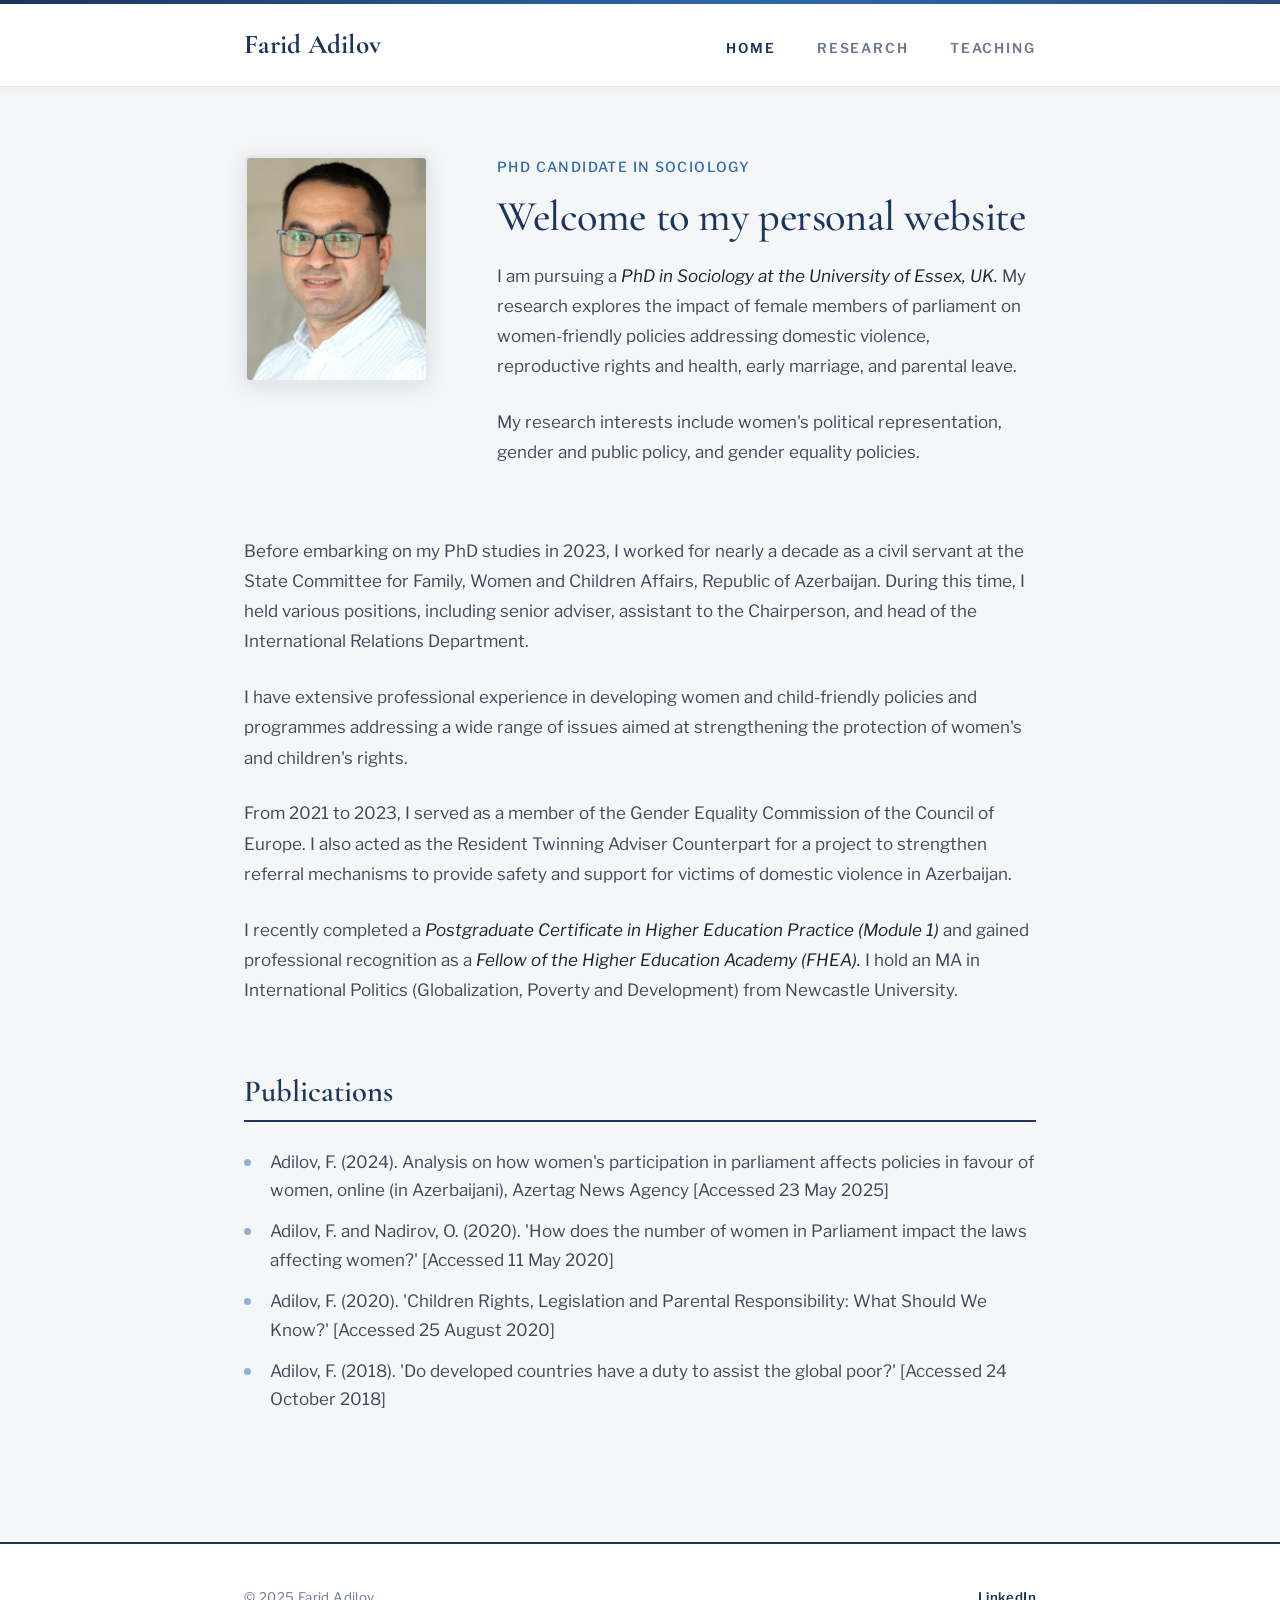
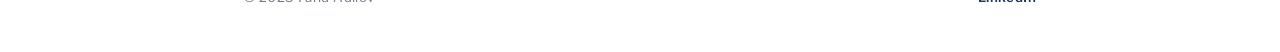
==== index.html @ 246c73c5 "add files" ====
<!DOCTYPE html>
<html lang="en">
<head>
  <meta charset="UTF-8">
  <meta name="viewport" content="width=device-width, initial-scale=1.0">
  <title>Farid Adilov</title>
  <meta name="google-site-verification" content="5kMbl7w075hDK1-kVu2cb_CP42JcpNNFY-P4nkt_BXg" />
  <link rel="preconnect" href="https://fonts.googleapis.com">
  <link rel="preconnect" href="https://fonts.gstatic.com" crossorigin>
  <link href="https://fonts.googleapis.com/css2?family=Cormorant+Garamond:ital,wght@0,400;0,500;0,600;0,700;1,400;1,500&family=Libre+Franklin:wght@300;400;500;600&display=swap" rel="stylesheet">
  <link rel="stylesheet" href="style.css">
  <style>
    .intro-section {
      display: flex;
      gap: var(--space-xl);
      align-items: flex-start;
      margin-bottom: var(--space-lg);
    }
    .profile-photo {
      width: 185px;
      min-width: 185px;
      height: 228px;
      object-fit: cover;
      border-radius: 6px;
      box-shadow: 0 4px 20px rgba(27, 54, 93, 0.12);
      border: 3px solid var(--color-border-light);
    }
    .intro-text h1 {
      margin-bottom: var(--space-sm);
    }
    .intro-subtitle {
      font-family: var(--font-body);
      font-size: 0.82rem;
      font-weight: 500;
      text-transform: uppercase;
      letter-spacing: 0.1em;
      color: var(--color-blue);
      margin-bottom: 0.6rem;
    }
    @media (max-width: 768px) {
      .intro-section {
        flex-direction: column;
        align-items: center;
        text-align: center;
        gap: var(--space-md);
      }
      .profile-photo {
        width: 155px;
        min-width: 155px;
        height: 190px;
      }
    }
  </style>
</head>
<body>

<div class="top-rule" aria-hidden="true"></div>

<header class="site-header">
  <div class="header-inner">
    <a class="site-name" href="index.html">Farid Adilov</a>
    <button class="menu-toggle" aria-label="Toggle navigation" onclick="this.classList.toggle('active'); document.querySelector('.site-nav').classList.toggle('open');">
      <span></span><span></span><span></span>
    </button>
    <nav class="site-nav">
      <a href="index.html">Home</a>
      <a href="research.html">Research</a>
      <a href="teaching.html">Teaching</a>
    </nav>
  </div>
</header>

<main class="site-main">

  <div class="intro-section">
    <img class="profile-photo" src="picture_Farid_Adilov.png" alt="Farid Adilov">
    <div class="intro-text">
      <div class="intro-subtitle">PhD Candidate in Sociology</div>
      <h1>Welcome to my personal website</h1>
      <p>I am pursuing a <em>PhD in Sociology at the University of Essex, UK.</em> My research explores the impact of female members of parliament on women-friendly policies addressing domestic violence, reproductive rights and health, early marriage, and parental leave.</p>
      <p>My research interests include women's political representation, gender and public policy, and gender equality policies.</p>
    </div>
  </div>

  <p>Before embarking on my PhD studies in 2023, I worked for nearly a decade as a civil servant at the State Committee for Family, Women and Children Affairs, Republic of Azerbaijan. During this time, I held various positions, including senior adviser, assistant to the Chairperson, and head of the International Relations Department.</p>

  <p>I have extensive professional experience in developing women and child-friendly policies and programmes addressing a wide range of issues aimed at strengthening the protection of women's and children's rights.</p>

  <p>From 2021 to 2023, I served as a member of the Gender Equality Commission of the Council of Europe. I also acted as the Resident Twinning Adviser Counterpart for a project to strengthen referral mechanisms to provide safety and support for victims of domestic violence in Azerbaijan.</p>

  <p>I recently completed a <em>Postgraduate Certificate in Higher Education Practice (Module 1)</em> and gained professional recognition as a <em>Fellow of the Higher Education Academy (FHEA).</em> I hold an MA in International Politics (Globalization, Poverty and Development) from Newcastle University.</p>

  <h2>Publications</h2>

  <ul>
    <li>Adilov, F. (2024). Analysis on how women's participation in parliament affects policies in favour of women, online (in Azerbaijani), Azertag News Agency [Accessed 23 May 2025]</li>
    <li>Adilov, F. and Nadirov, O. (2020). 'How does the number of women in Parliament impact the laws affecting women?' [Accessed 11 May 2020]</li>
    <li>Adilov, F. (2020). 'Children Rights, Legislation and Parental Responsibility: What Should We Know?' [Accessed 25 August 2020]</li>
    <li>Adilov, F. (2018). 'Do developed countries have a duty to assist the global poor?' [Accessed 24 October 2018]</li>
  </ul>

</main>

<footer class="site-footer">
  <div class="footer-inner">
    <span>&copy; 2025 Farid Adilov</span>
    <div class="footer-links">
      <a href="https://www.linkedin.com/in/faridadilov/" target="_blank" rel="noopener">LinkedIn</a>
    </div>
  </div>
</footer>

<script src="main.js"></script>
</body>
</html>
---- style.css ----
:root {
  --color-bg: #F5F6F8;
  --color-surface: #FFFFFF;
  --color-ink: #1A2332;
  --color-ink-soft: #3D4A5C;
  --color-ink-muted: #6B7A8D;
  --color-navy: #1B365D;
  --color-navy-light: #2B4A7E;
  --color-blue: #2E6BAD;
  --color-blue-pale: #E8EFF7;
  --color-warm: #8C6A3F;
  --color-border: #D4D9E1;
  --color-border-light: #E5E8ED;
  --font-display: 'Cormorant Garamond', Georgia, serif;
  --font-body: 'Libre Franklin', 'Helvetica Neue', sans-serif;
  --max-width: 860px;
  --space-xs: 0.5rem;
  --space-sm: 1rem;
  --space-md: 1.5rem;
  --space-lg: 2.5rem;
  --space-xl: 4rem;
  --space-2xl: 6rem;
}


*, *::before, *::after {
  margin: 0;
  padding: 0;
  box-sizing: border-box;
}

html {
  font-size: 17px;
  scroll-behavior: smooth;
  -webkit-font-smoothing: antialiased;
  -moz-osx-font-smoothing: grayscale;
}

body {
  font-family: var(--font-body);
  font-weight: 400;
  color: var(--color-ink);
  background-color: var(--color-bg);
  line-height: 1.78;
  min-height: 100vh;
  display: flex;
  flex-direction: column;
}


.top-rule {
  width: 100%;
  height: 4px;
  background: linear-gradient(90deg, var(--color-navy) 0%, var(--color-blue) 60%, var(--color-navy-light) 100%);
}


.site-header {
  position: sticky;
  top: 0;
  z-index: 100;
  background: var(--color-surface);
  border-bottom: 1px solid var(--color-border-light);
  box-shadow: 0 1px 8px rgba(27, 54, 93, 0.06);
}

.header-inner {
  max-width: var(--max-width);
  margin: 0 auto;
  padding: 1rem 2rem;
  display: flex;
  align-items: baseline;
  justify-content: space-between;
}

.site-name {
  font-family: var(--font-display);
  font-size: 1.6rem;
  font-weight: 700;
  color: var(--color-navy);
  text-decoration: none;
  letter-spacing: 0.01em;
  transition: color 0.3s ease;
}

.site-name:hover {
  color: var(--color-blue);
}

.site-nav {
  display: flex;
  gap: 2.4rem;
  align-items: baseline;
}

.site-nav a {
  font-family: var(--font-body);
  font-size: 0.8rem;
  font-weight: 600;
  color: var(--color-ink-muted);
  text-decoration: none;
  text-transform: uppercase;
  letter-spacing: 0.14em;
  position: relative;
  padding-bottom: 3px;
  transition: color 0.3s ease;
}

.site-nav a::after {
  content: '';
  position: absolute;
  bottom: -2px;
  left: 0;
  width: 0;
  height: 2px;
  background: var(--color-navy);
  transition: width 0.35s cubic-bezier(0.25, 0.1, 0.25, 1);
}

.site-nav a:hover {
  color: var(--color-navy);
}

.site-nav a:hover::after {
  width: 100%;
}

/* Mobile menu toggle */
.menu-toggle {
  display: none;
  background: none;
  border: none;
  cursor: pointer;
  padding: 0.5rem;
  position: relative;
  width: 28px;
  height: 20px;
}

.menu-toggle span {
  display: block;
  width: 100%;
  height: 2px;
  background: var(--color-navy);
  position: absolute;
  left: 0;
  transition: all 0.3s ease;
}

.menu-toggle span:nth-child(1) { top: 0; }
.menu-toggle span:nth-child(2) { top: 50%; transform: translateY(-50%); }
.menu-toggle span:nth-child(3) { bottom: 0; }

.menu-toggle.active span:nth-child(1) {
  top: 50%;
  transform: translateY(-50%) rotate(45deg);
}
.menu-toggle.active span:nth-child(2) { opacity: 0; }
.menu-toggle.active span:nth-child(3) {
  bottom: 50%;
  transform: translateY(50%) rotate(-45deg);
}


.site-main {
  flex: 1;
  max-width: var(--max-width);
  width: 100%;
  margin: 0 auto;
  padding: var(--space-xl) 2rem var(--space-2xl);
  animation: fadeUp 0.5s ease-out both;
}

@keyframes fadeUp {
  from {
    opacity: 0;
    transform: translateY(14px);
  }
  to {
    opacity: 1;
    transform: translateY(0);
  }
}


h1, h2, h3, h4, h5, h6 {
  font-family: var(--font-display);
  font-weight: 600;
  line-height: 1.25;
  color: var(--color-navy);
}

h1 {
  font-size: 2.5rem;
  font-weight: 500;
  margin-bottom: var(--space-lg);
  letter-spacing: -0.01em;
}

h2 {
  font-size: 1.8rem;
  font-weight: 600;
  margin-top: var(--space-xl);
  margin-bottom: var(--space-md);
  padding-bottom: var(--space-xs);
  border-bottom: 2px solid var(--color-navy);
}

h2:first-child {
  margin-top: 0;
}

h3 {
  font-size: 1.35rem;
  font-weight: 600;
  margin-top: var(--space-lg);
  margin-bottom: var(--space-sm);
  color: var(--color-navy-light);
}

p {
  margin-bottom: var(--space-md);
  color: var(--color-ink-soft);
}

strong {
  font-weight: 600;
  color: var(--color-ink);
}

em {
  font-style: italic;
  color: var(--color-ink);
}


.site-main a {
  color: var(--color-blue);
  text-decoration: none;
  border-bottom: 1px solid transparent;
  transition: border-color 0.3s ease, color 0.3s ease;
}

.site-main a:hover {
  color: var(--color-navy);
  border-bottom-color: var(--color-blue);
}


ul, ol {
  padding-left: 0;
  list-style: none;
  margin-bottom: var(--space-md);
}

.site-main li {
  position: relative;
  padding-left: 1.5rem;
  margin-bottom: 0.7rem;
  color: var(--color-ink-soft);
  line-height: 1.7;
}

.site-main li::before {
  content: '';
  position: absolute;
  left: 0;
  top: 0.65em;
  width: 7px;
  height: 7px;
  border-radius: 50%;
  background: var(--color-blue);
  opacity: 0.5;
}


hr {
  border: none;
  height: 1px;
  background: var(--color-border);
  margin: var(--space-xl) 0;
}


img {
  max-width: 100%;
  height: auto;
  border-radius: 4px;
}


.highlight-card {
  background: linear-gradient(135deg, var(--color-navy) 0%, var(--color-navy-light) 100%);
  color: #FFFFFF;
  border-radius: 8px;
  padding: var(--space-lg) var(--space-lg);
  margin: var(--space-lg) 0;
  position: relative;
  overflow: hidden;
  box-shadow: 0 4px 20px rgba(27, 54, 93, 0.15);
}

.highlight-card::before {
  content: '';
  position: absolute;
  top: 0;
  right: 0;
  width: 200px;
  height: 200px;
  background: radial-gradient(circle, rgba(255,255,255,0.06) 0%, transparent 70%);
  border-radius: 50%;
  transform: translate(40%, -40%);
}

.highlight-card h3 {
  color: #FFFFFF;
  font-size: 1.25rem;
  margin-top: 0;
  margin-bottom: 0.6rem;
  font-weight: 600;
}

.highlight-card p {
  color: rgba(255, 255, 255, 0.85);
  margin-bottom: 0;
  font-size: 0.95rem;
  line-height: 1.65;
}

.highlight-card .card-label {
  display: inline-block;
  font-family: var(--font-body);
  font-size: 0.7rem;
  font-weight: 600;
  text-transform: uppercase;
  letter-spacing: 0.15em;
  color: rgba(255, 255, 255, 0.6);
  margin-bottom: 0.8rem;
  border-bottom: 1px solid rgba(255,255,255,0.2);
  padding-bottom: 0.4rem;
}


.section-card {
  background: var(--color-surface);
  border: 1px solid var(--color-border-light);
  border-radius: 6px;
  padding: var(--space-lg);
  margin-bottom: var(--space-md);
  box-shadow: 0 1px 4px rgba(0,0,0,0.03);
}

.section-card h3 {
  margin-top: 0;
}


.site-footer {
  border-top: 2px solid var(--color-navy);
  background: var(--color-surface);
}

.footer-inner {
  max-width: var(--max-width);
  margin: 0 auto;
  padding: var(--space-lg) 2rem;
  display: flex;
  justify-content: space-between;
  align-items: center;
  font-size: 0.78rem;
  color: var(--color-ink-muted);
  letter-spacing: 0.03em;
}

.footer-inner a {
  color: var(--color-navy);
  text-decoration: none;
  font-weight: 600;
  transition: color 0.3s ease;
}

.footer-inner a:hover {
  color: var(--color-blue);
}

.footer-links {
  display: flex;
  gap: 1.5rem;
}


.site-main li {
  animation: fadeUp 0.5s ease-out both;
}

.site-main li:nth-child(1) { animation-delay: 0.08s; }
.site-main li:nth-child(2) { animation-delay: 0.13s; }
.site-main li:nth-child(3) { animation-delay: 0.18s; }
.site-main li:nth-child(4) { animation-delay: 0.23s; }
.site-main li:nth-child(5) { animation-delay: 0.28s; }
.site-main li:nth-child(6) { animation-delay: 0.33s; }
.site-main li:nth-child(7) { animation-delay: 0.38s; }
.site-main li:nth-child(8) { animation-delay: 0.43s; }


@media (max-width: 768px) {
  html {
    font-size: 16px;
  }

  .header-inner {
    padding: 0.9rem 1.25rem;
  }

  .menu-toggle {
    display: block;
  }

  .site-nav {
    display: none;
    position: absolute;
    top: 100%;
    left: 0;
    right: 0;
    background: var(--color-surface);
    flex-direction: column;
    padding: var(--space-md) 1.25rem var(--space-lg);
    gap: 0;
    border-bottom: 1px solid var(--color-border-light);
    box-shadow: 0 8px 24px rgba(27, 54, 93, 0.1);
  }

  .site-nav.open {
    display: flex;
  }

  .site-nav a {
    font-size: 0.88rem;
    padding: 0.85rem 0;
    border-bottom: 1px solid var(--color-border-light);
  }

  .site-nav a:last-child {
    border-bottom: none;
  }

  .site-nav a::after {
    display: none;
  }

  .site-main {
    padding: var(--space-lg) 1.25rem var(--space-xl);
  }

  h1 {
    font-size: 2rem;
  }

  h2 {
    font-size: 1.5rem;
    margin-top: var(--space-lg);
  }

  h3 {
    font-size: 1.15rem;
  }

  .highlight-card {
    padding: var(--space-md);
  }

  .section-card {
    padding: var(--space-md);
  }

  .footer-inner {
    padding: var(--space-md) 1.25rem;
    flex-direction: column;
    gap: var(--space-sm);
    text-align: center;
  }
}

@media (max-width: 480px) {
  html {
    font-size: 15px;
  }

  .site-name {
    font-size: 1.35rem;
  }

  h1 {
    font-size: 1.75rem;
  }
}


/* ============================================
   ACTIVE NAV STATE
   ============================================ */
.site-nav a.active {
  color: var(--color-navy);
}

.site-nav a.active::after {
  width: 100%;
  background: var(--color-navy);
}


/* ============================================
   HEADER — scrolled compact state
   ============================================ */
.site-header {
  transition: box-shadow 0.3s ease, padding 0.3s ease;
}

.site-header.scrolled {
  box-shadow: 0 2px 16px rgba(27, 54, 93, 0.1);
}

.site-header.scrolled .header-inner {
  padding-top: 0.65rem;
  padding-bottom: 0.65rem;
}

.site-header.scrolled .site-name {
  font-size: 1.4rem;
}

.header-inner,
.site-name {
  transition: all 0.3s ease;
}


/* ============================================
   BACK TO TOP BUTTON
   ============================================ */
.back-to-top {
  position: fixed;
  bottom: 2rem;
  right: 2rem;
  z-index: 200;
  width: 42px;
  height: 42px;
  border-radius: 50%;
  border: 2px solid var(--color-navy);
  background: var(--color-surface);
  color: var(--color-navy);
  cursor: pointer;
  display: flex;
  align-items: center;
  justify-content: center;
  opacity: 0;
  transform: translateY(12px);
  pointer-events: none;
  transition: opacity 0.35s ease, transform 0.35s ease, background 0.25s ease, color 0.25s ease;
  box-shadow: 0 2px 12px rgba(27, 54, 93, 0.12);
}

.back-to-top.visible {
  opacity: 1;
  transform: translateY(0);
  pointer-events: auto;
}

.back-to-top:hover {
  background: var(--color-navy);
  color: #FFFFFF;
}


/* ============================================
   HIGHLIGHT CARD — interactive tilt
   ============================================ */
.highlight-card {
  transition: transform 0.15s ease, box-shadow 0.3s ease;
  will-change: transform;
}

.highlight-card:hover {
  box-shadow: 0 8px 36px rgba(27, 54, 93, 0.25);
}


/* ============================================
   SECTION CARD — interactive
   ============================================ */
.section-card {
  transition: transform 0.3s ease, box-shadow 0.3s ease, border-color 0.3s ease;
  cursor: default;
}


/* ============================================
   NAV RIPPLE
   ============================================ */
.site-nav a {
  overflow: hidden;
}

.nav-ripple {
  position: absolute;
  width: 6px;
  height: 6px;
  border-radius: 50%;
  background: rgba(27, 54, 93, 0.15);
  transform: translate(-50%, -50%) scale(0);
  animation: rippleOut 0.5s ease forwards;
  pointer-events: none;
}

@keyframes rippleOut {
  to {
    transform: translate(-50%, -50%) scale(30);
    opacity: 0;
  }
}
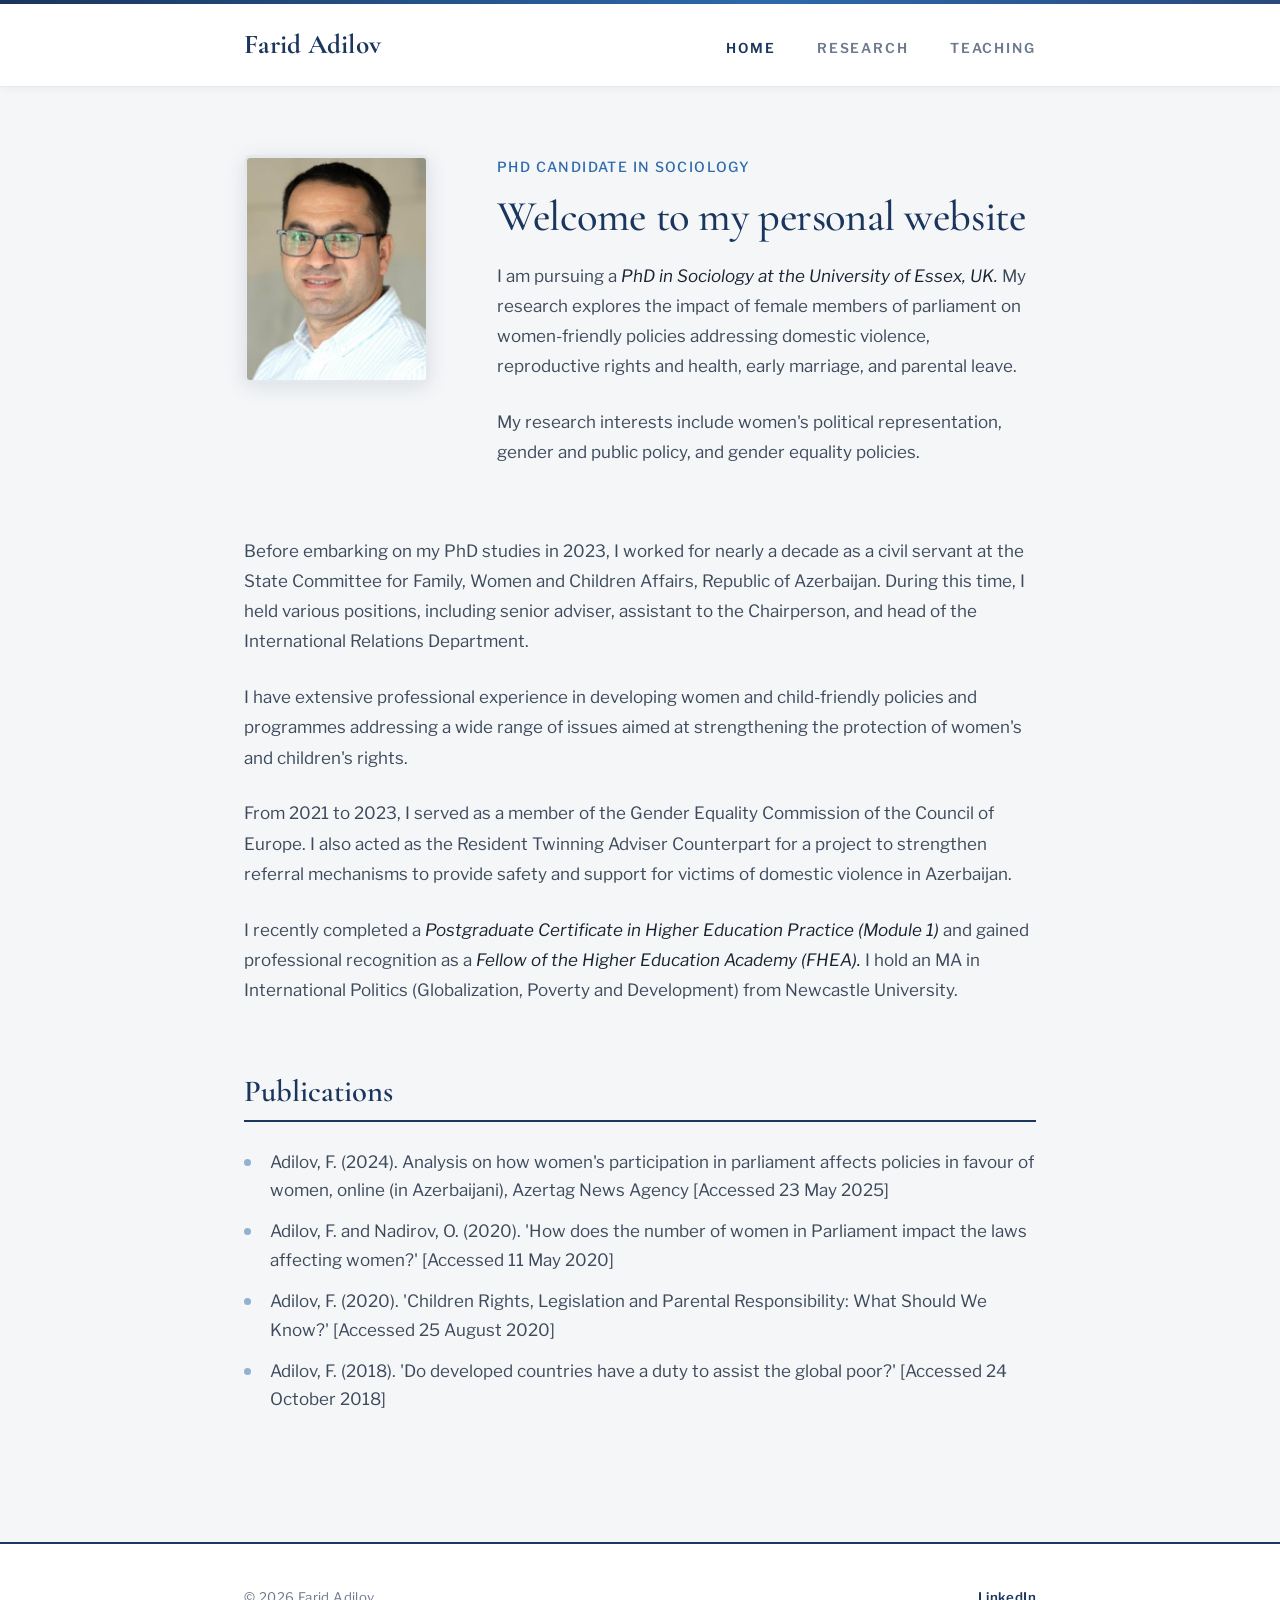
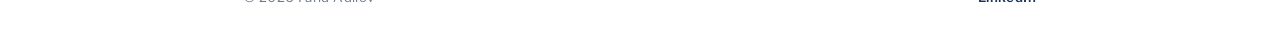
==== commit c57f963e: "add files" ====
--- a/index.html
+++ b/index.html
@@ -103,7 +103,7 @@
 
 <footer class="site-footer">
   <div class="footer-inner">
-    <span>&copy; 2025 Farid Adilov</span>
+    <span>&copy; <span id="year"></span> Farid Adilov</span>
     <div class="footer-links">
       <a href="https://www.linkedin.com/in/faridadilov/" target="_blank" rel="noopener">LinkedIn</a>
     </div>
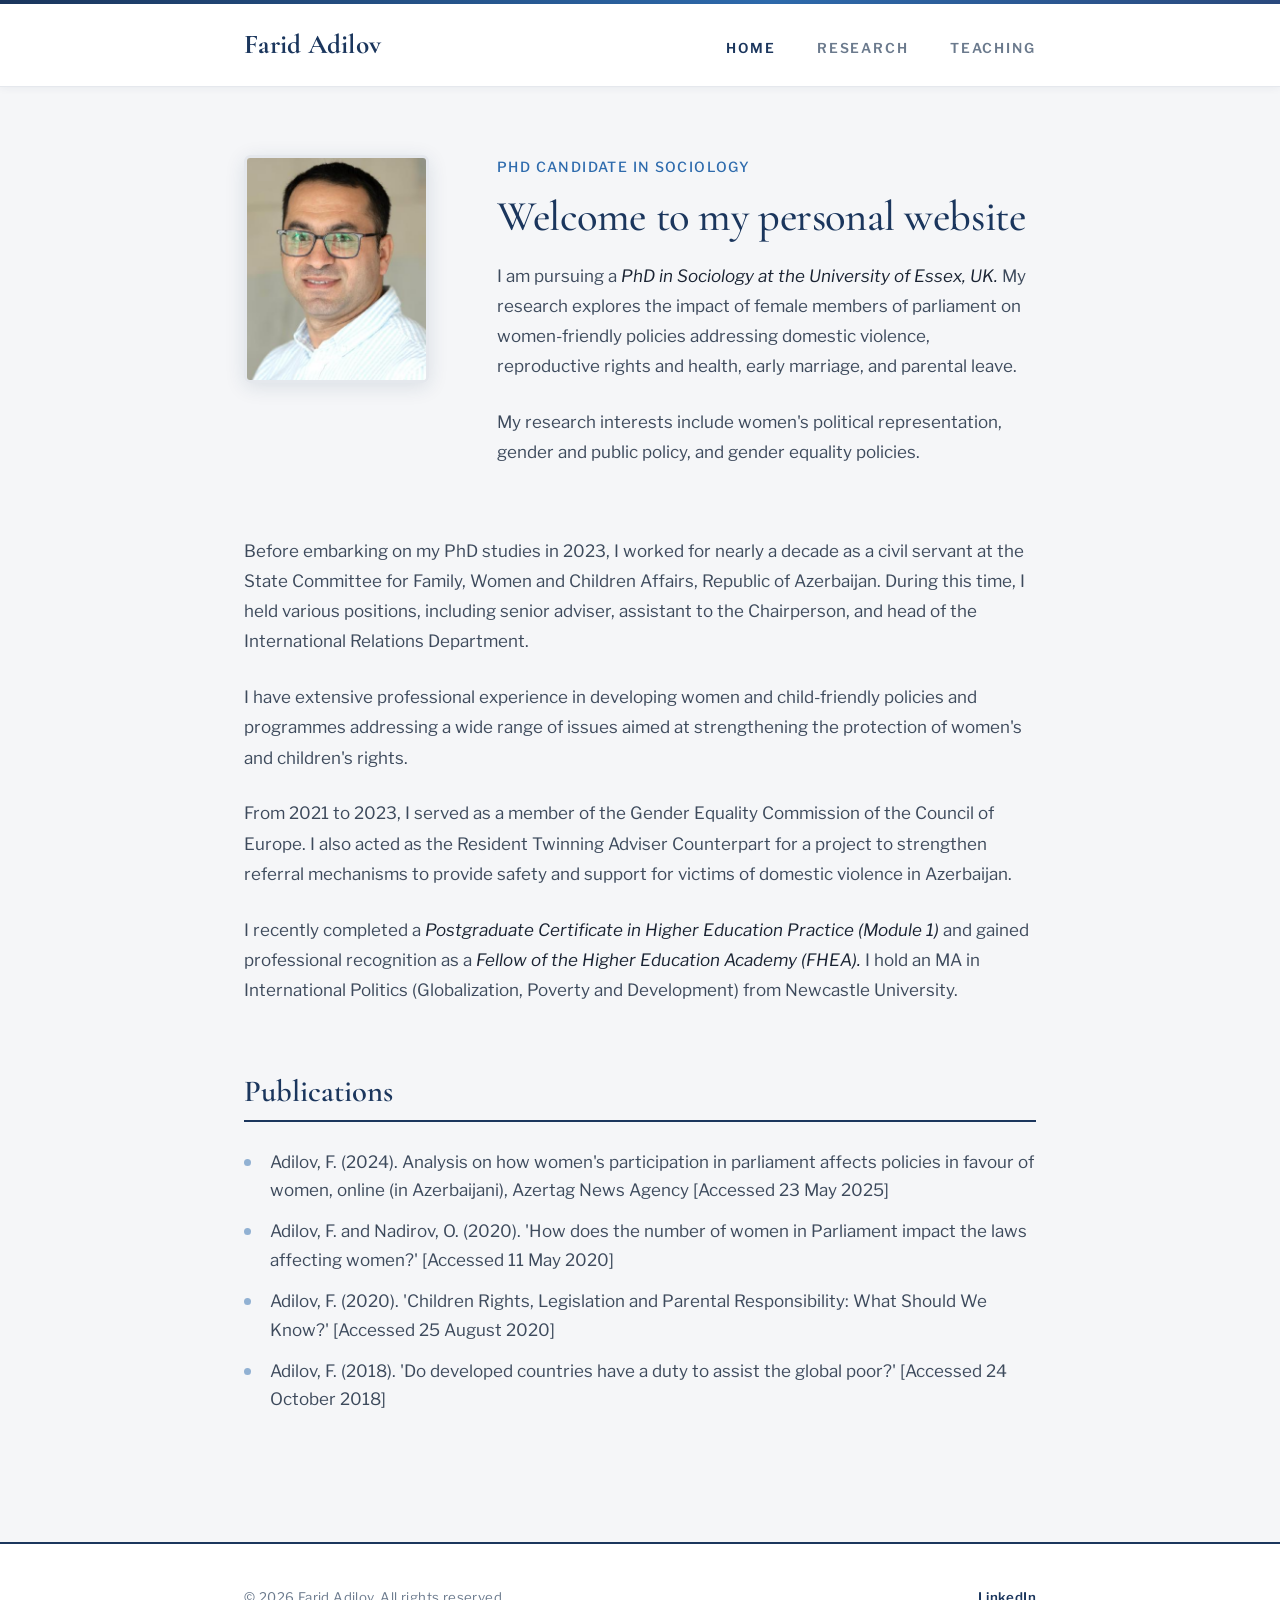
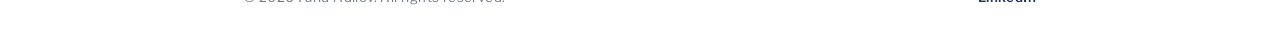
==== commit c5b441f7: "add files" ====
--- a/index.html
+++ b/index.html
@@ -103,7 +103,7 @@
 
 <footer class="site-footer">
   <div class="footer-inner">
-    <span>&copy; <span id="year"></span> Farid Adilov</span>
+    <span>&copy; <span id="year"></span> Farid Adilov. All rights reserved.</span>
     <div class="footer-links">
       <a href="https://www.linkedin.com/in/faridadilov/" target="_blank" rel="noopener">LinkedIn</a>
     </div>
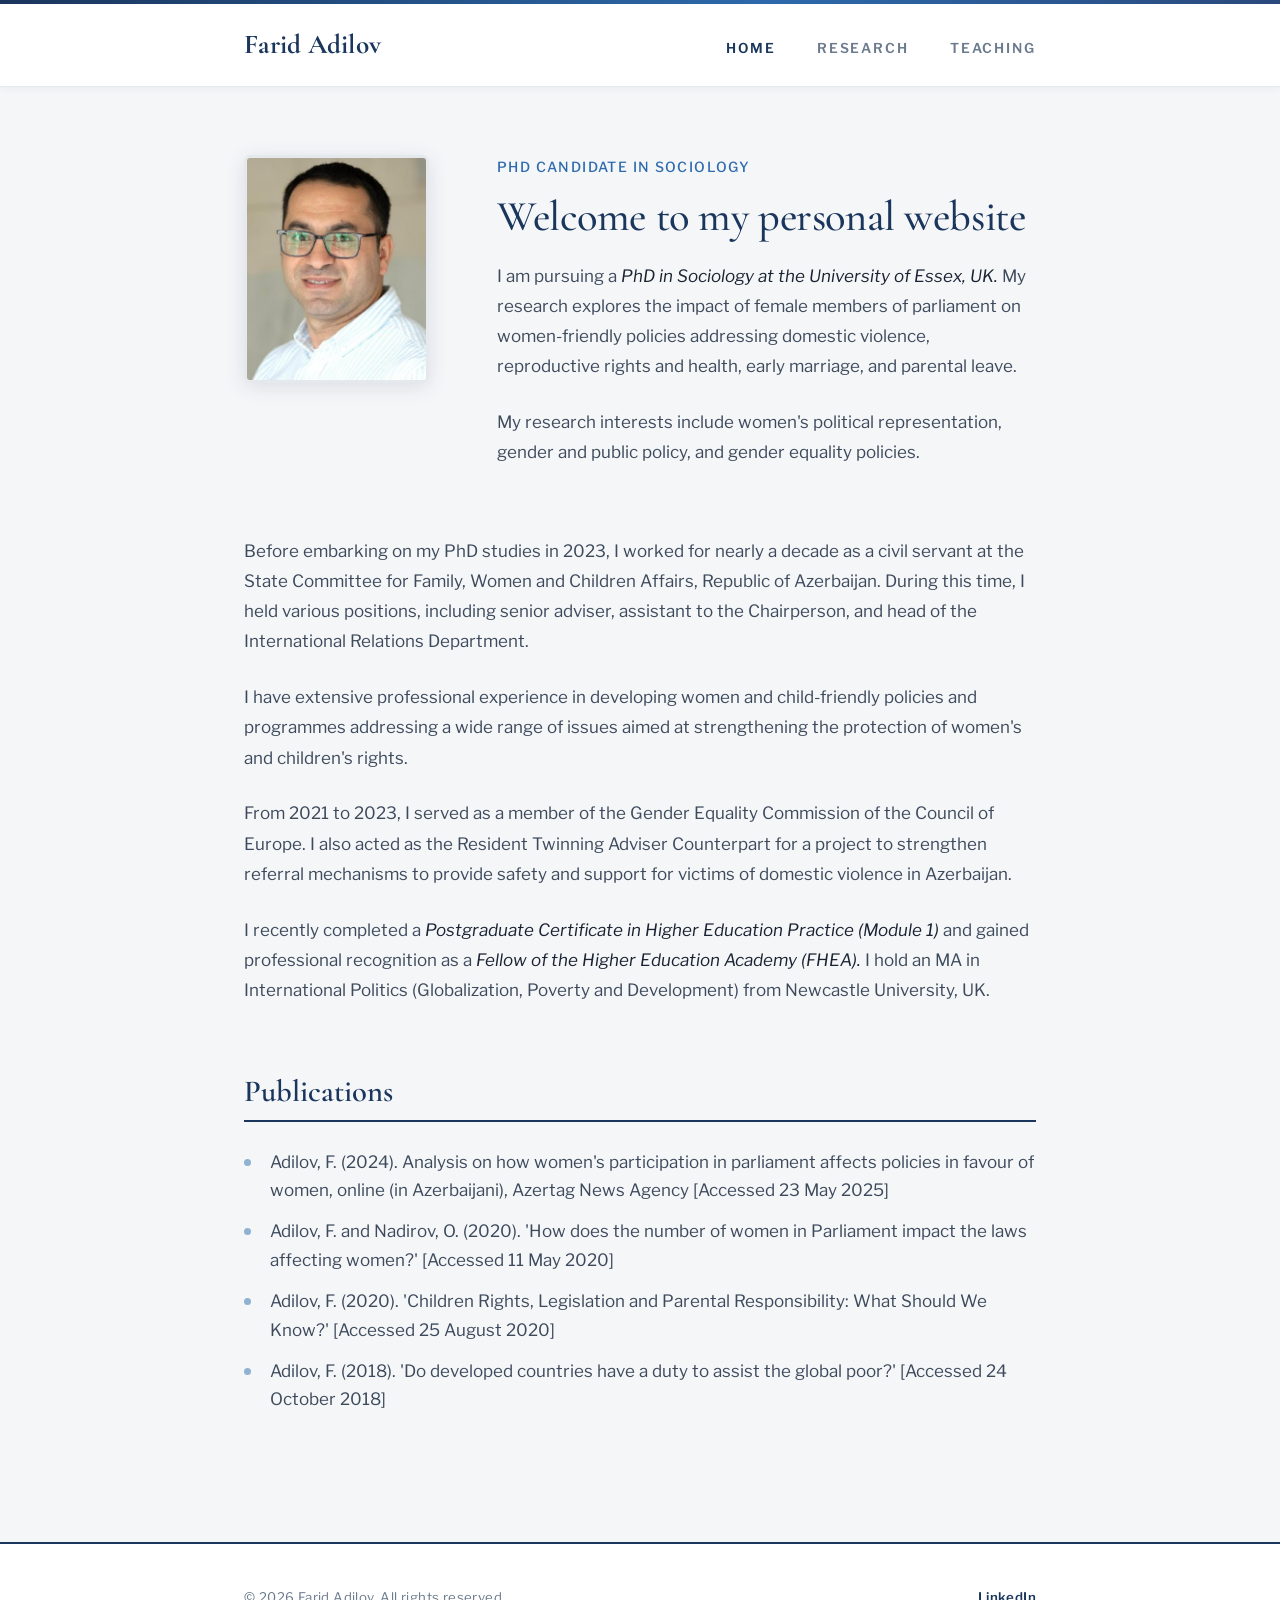
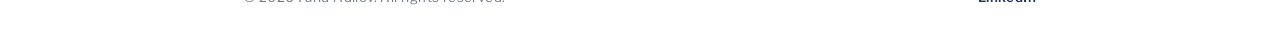
==== commit a8c927d3: "Update index.html" ====
--- a/index.html
+++ b/index.html
@@ -88,7 +88,7 @@
 
   <p>From 2021 to 2023, I served as a member of the Gender Equality Commission of the Council of Europe. I also acted as the Resident Twinning Adviser Counterpart for a project to strengthen referral mechanisms to provide safety and support for victims of domestic violence in Azerbaijan.</p>
 
-  <p>I recently completed a <em>Postgraduate Certificate in Higher Education Practice (Module 1)</em> and gained professional recognition as a <em>Fellow of the Higher Education Academy (FHEA).</em> I hold an MA in International Politics (Globalization, Poverty and Development) from Newcastle University.</p>
+  <p>I recently completed a <em>Postgraduate Certificate in Higher Education Practice (Module 1)</em> and gained professional recognition as a <em>Fellow of the Higher Education Academy (FHEA).</em> I hold an MA in International Politics (Globalization, Poverty and Development) from Newcastle University, UK.</p>
 
   <h2>Publications</h2>
 
@@ -112,4 +112,4 @@
 
 <script src="main.js"></script>
 </body>
-</html>+</html>
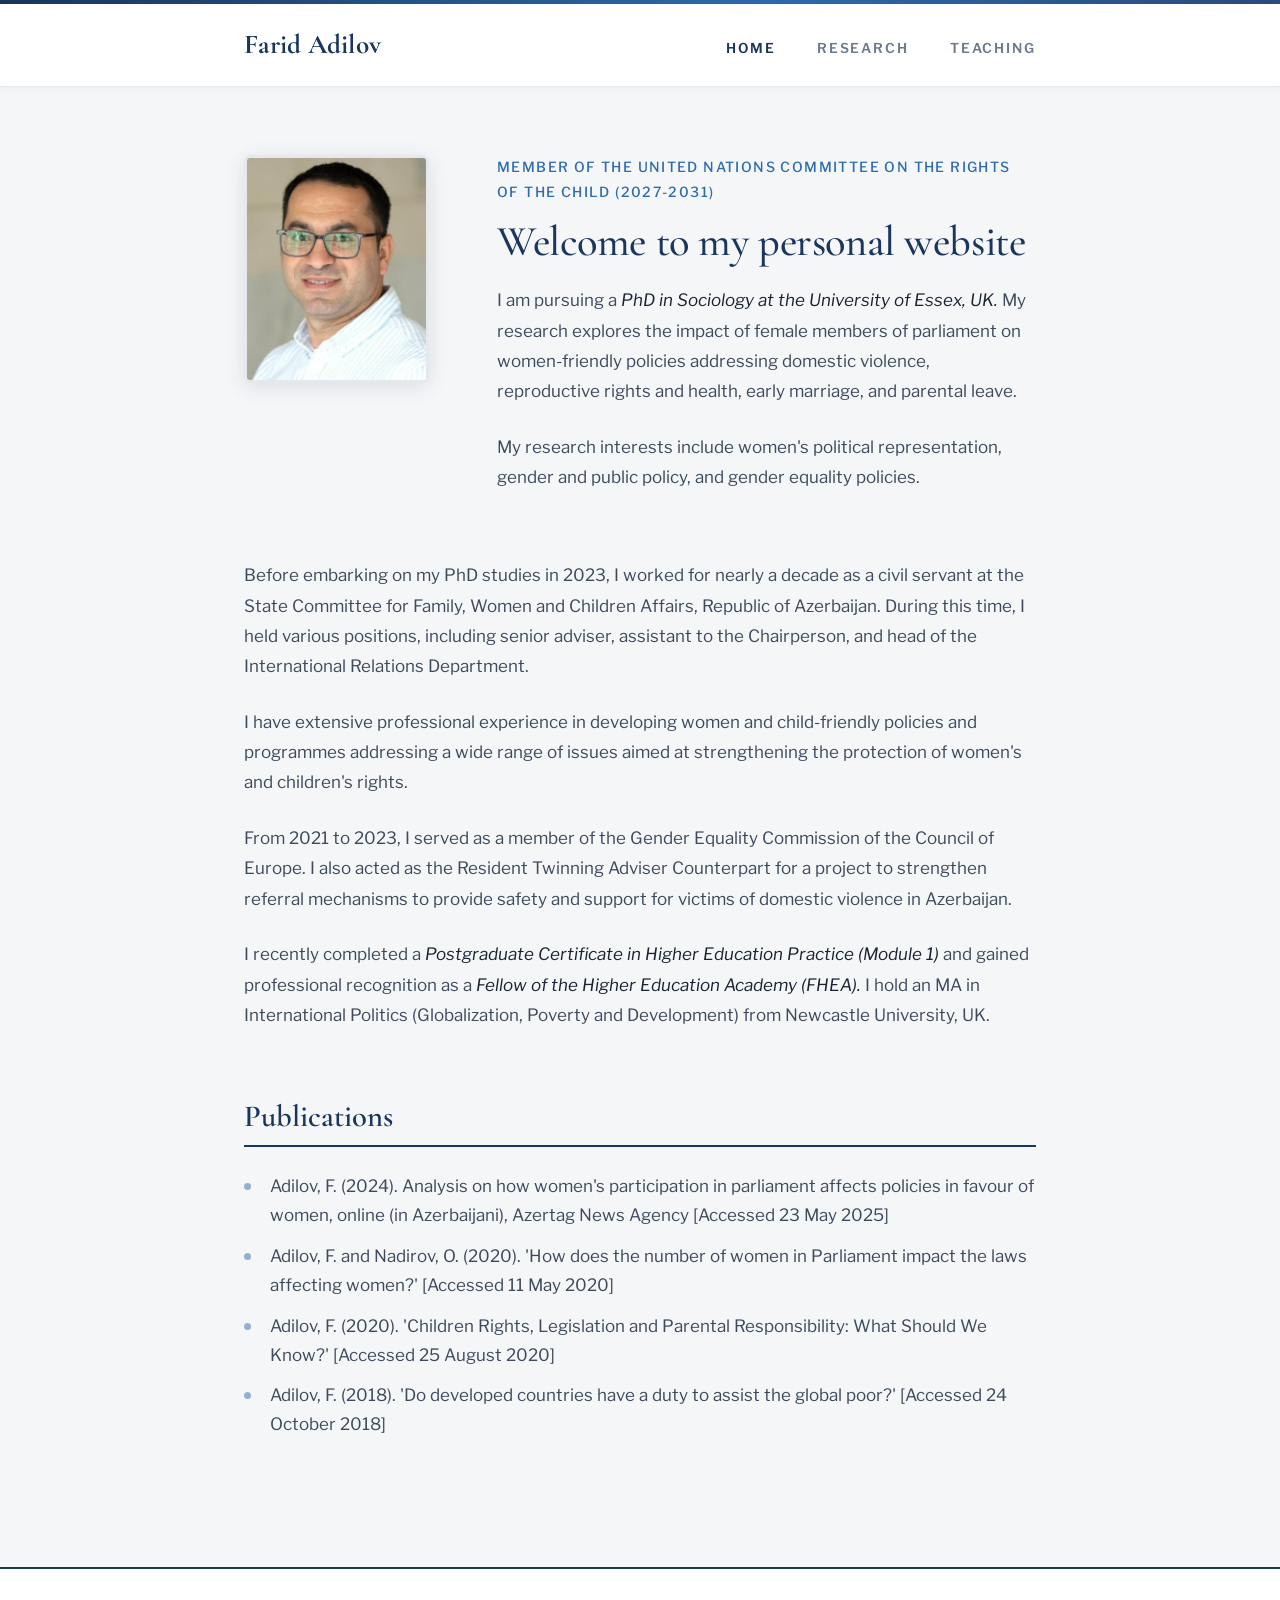
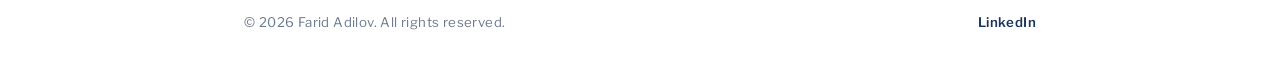
==== commit 126f4c03: "Update index.html" ====
--- a/index.html
+++ b/index.html
@@ -75,7 +75,7 @@
   <div class="intro-section">
     <img class="profile-photo" src="picture_Farid_Adilov.png" alt="Farid Adilov">
     <div class="intro-text">
-      <div class="intro-subtitle">PhD Candidate in Sociology</div>
+      <div class="intro-subtitle">Member of the United Nations Committee on the Rights of the Child (2027-2031)</div>
       <h1>Welcome to my personal website</h1>
       <p>I am pursuing a <em>PhD in Sociology at the University of Essex, UK.</em> My research explores the impact of female members of parliament on women-friendly policies addressing domestic violence, reproductive rights and health, early marriage, and parental leave.</p>
       <p>My research interests include women's political representation, gender and public policy, and gender equality policies.</p>
